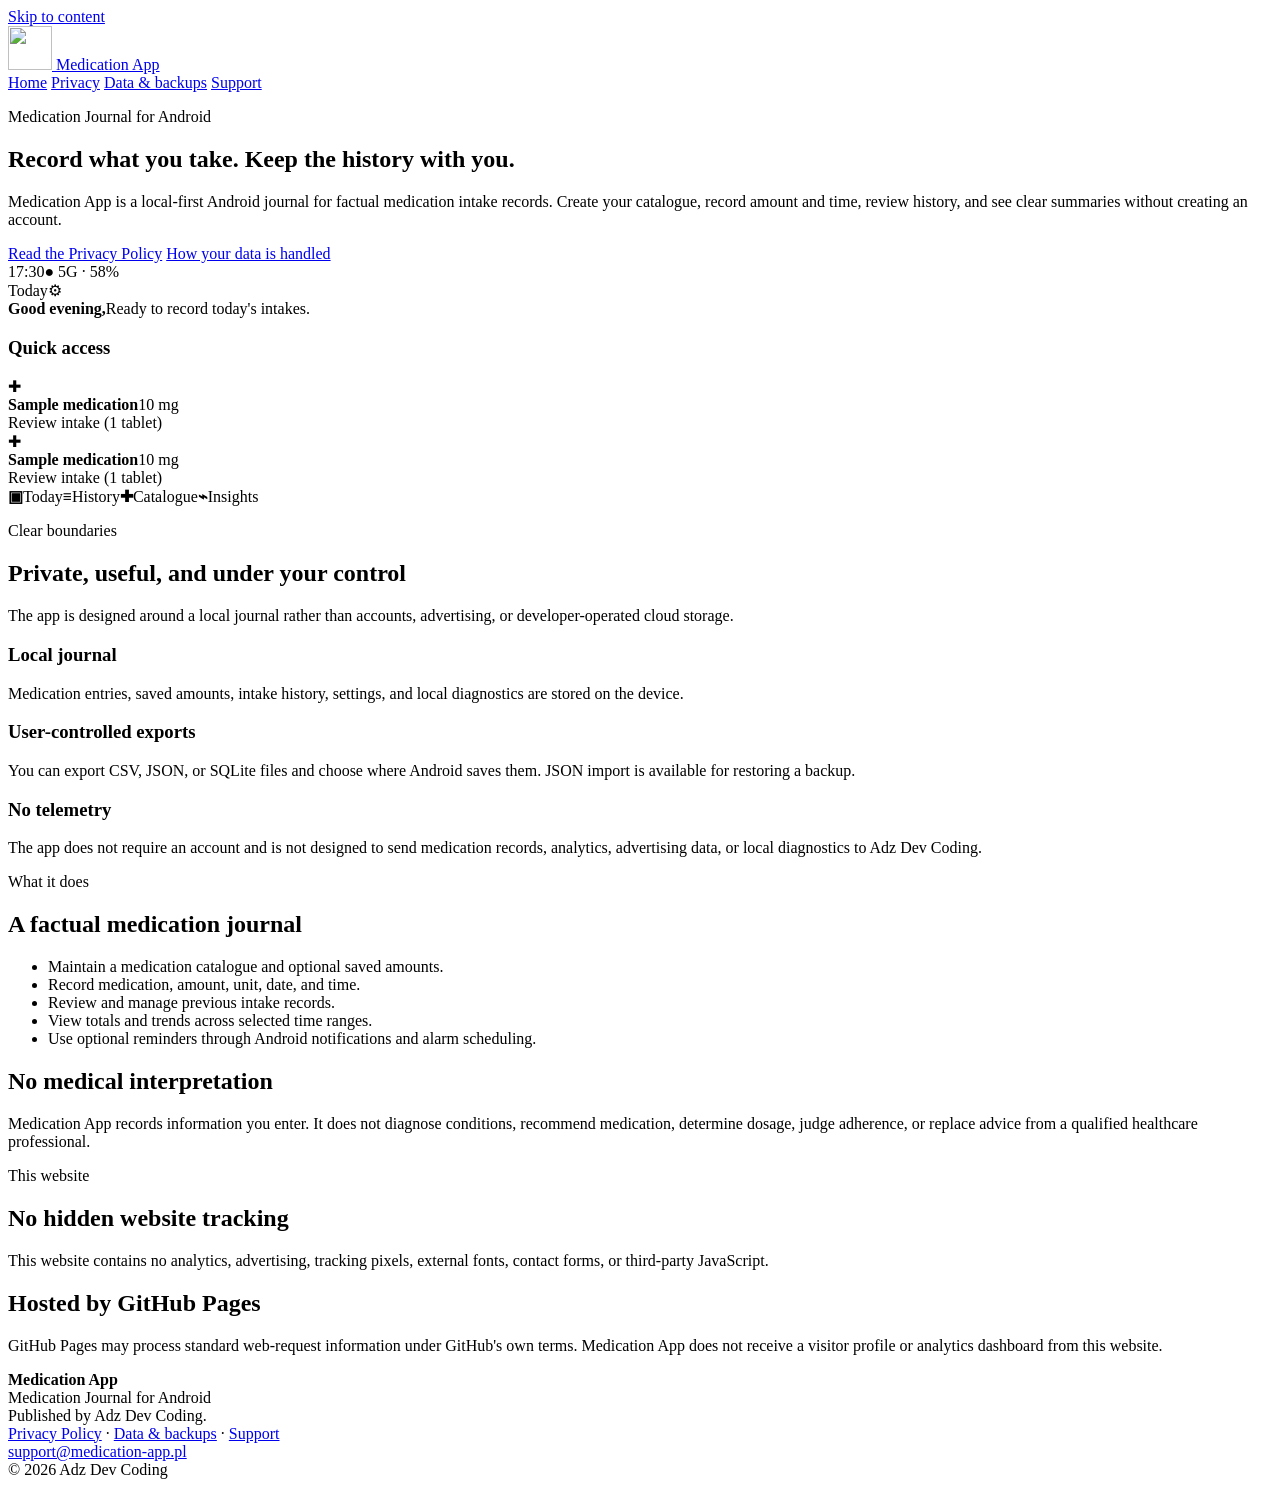
==== index.html @ 510aa905 "feat: initialize Medication App website" ====
<!doctype html>
<html lang="en">
<head>
  <meta charset="utf-8">
  <meta name="viewport" content="width=device-width, initial-scale=1">
  <title>Medication App · A private medication journal for Android</title>
  <meta name="description" content="Official Medication App website with privacy, data and backup, and support information for the Medication Journal Android app.">
  <meta name="theme-color" content="#110e14">
  <meta property="og:title" content="Medication App · A private medication journal for Android">
  <meta property="og:description" content="Record medication intake, review history, and keep control of your local journal data.">
  <meta property="og:type" content="website">
  <meta property="og:url" content="https://medication-app.pl/">
  <link rel="canonical" href="https://medication-app.pl/">
  <link rel="icon" href="assets/medication-mark.svg" type="image/svg+xml">
  <link rel="stylesheet" href="styles.css">
</head>
<body>
  <a class="skip-link" href="#main">Skip to content</a>
  <div class="site-shell">
    <header class="site-header">
      <a class="brand" href="./" aria-label="Medication App home">
        <img src="assets/medication-mark.svg" alt="" width="44" height="44">
        <span>Medication App</span>
      </a>
      <nav class="nav" aria-label="Main navigation">
        <a aria-current="page" href="./">Home</a>
        <a href="privacy/">Privacy</a>
        <a href="data-and-backups/">Data &amp; backups</a>
        <a href="support/">Support</a>
      </nav>
    </header>

    <main id="main">
      <section class="hero">
        <div class="hero-copy">
          <p class="eyebrow">Medication Journal for Android</p>
          <h1>Record what you take. Keep the history with you.</h1>
          <p class="lead">Medication App is a local-first Android journal for factual medication intake records. Create your catalogue, record amount and time, review history, and see clear summaries without creating an account.</p>
          <div class="actions">
            <a class="button button-primary" href="privacy/">Read the Privacy Policy</a>
            <a class="button" href="data-and-backups/">How your data is handled</a>
          </div>
        </div>

        <div class="app-preview" aria-label="Illustrative preview of the Medication Journal interface">
          <div class="phone" aria-hidden="true">
            <div class="phone-top"><span>17:30</span><span>● 5G · 58%</span></div>
            <div class="phone-title"><span>Today</span><span>⚙</span></div>
            <div class="welcome"><strong>Good evening,</strong><span>Ready to record today's intakes.</span></div>
            <h3>Quick access</h3>
            <div class="quick-card">
              <div class="quick-row"><div class="quick-icon">✚</div><div><strong>Sample medication</strong><span>10 mg</span></div></div>
              <div class="quick-action">Review intake (1 tablet)</div>
            </div>
            <div class="quick-card">
              <div class="quick-row"><div class="quick-icon">✚</div><div><strong>Sample medication</strong><span>10 mg</span></div></div>
              <div class="quick-action">Review intake (1 tablet)</div>
            </div>
            <div class="phone-nav"><span><b>▣</b>Today</span><span><b>≡</b>History</span><span><b>✚</b>Catalogue</span><span><b>⌁</b>Insights</span></div>
          </div>
        </div>
      </section>

      <section class="section" aria-labelledby="principles-title">
        <div class="section-heading">
          <p class="eyebrow">Clear boundaries</p>
          <h2 id="principles-title">Private, useful, and under your control</h2>
          <p class="lead">The app is designed around a local journal rather than accounts, advertising, or developer-operated cloud storage.</p>
        </div>
        <div class="card-grid">
          <article class="card icon-card" data-icon="⌂">
            <h3>Local journal</h3>
            <p>Medication entries, saved amounts, intake history, settings, and local diagnostics are stored on the device.</p>
          </article>
          <article class="card icon-card" data-icon="↧">
            <h3>User-controlled exports</h3>
            <p>You can export CSV, JSON, or SQLite files and choose where Android saves them. JSON import is available for restoring a backup.</p>
          </article>
          <article class="card icon-card" data-icon="∅">
            <h3>No telemetry</h3>
            <p>The app does not require an account and is not designed to send medication records, analytics, advertising data, or local diagnostics to Adz Dev Coding.</p>
          </article>
        </div>
      </section>

      <section class="section split" aria-labelledby="features-title">
        <div>
          <p class="eyebrow">What it does</p>
          <h2 id="features-title">A factual medication journal</h2>
          <ul class="plain-list">
            <li>Maintain a medication catalogue and optional saved amounts.</li>
            <li>Record medication, amount, unit, date, and time.</li>
            <li>Review and manage previous intake records.</li>
            <li>View totals and trends across selected time ranges.</li>
            <li>Use optional reminders through Android notifications and alarm scheduling.</li>
          </ul>
        </div>
        <div class="notice">
          <h2>No medical interpretation</h2>
          <p>Medication App records information you enter. It does not diagnose conditions, recommend medication, determine dosage, judge adherence, or replace advice from a qualified healthcare professional.</p>
        </div>
      </section>

      <section class="section split" aria-labelledby="website-title">
        <div>
          <p class="eyebrow">This website</p>
          <h2 id="website-title">No hidden website tracking</h2>
          <p>This website contains no analytics, advertising, tracking pixels, external fonts, contact forms, or third-party JavaScript.</p>
        </div>
        <div class="notice">
          <h2>Hosted by GitHub Pages</h2>
          <p>GitHub Pages may process standard web-request information under GitHub's own terms. Medication App does not receive a visitor profile or analytics dashboard from this website.</p>
        </div>
      </section>
    </main>

    <footer class="footer">
      <div><strong>Medication App</strong><br>Medication Journal for Android<br>Published by Adz Dev Coding.</div>
      <div>
        <a href="privacy/">Privacy Policy</a> ·
        <a href="data-and-backups/">Data &amp; backups</a> ·
        <a href="support/">Support</a><br>
        <a href="mailto:support@medication-app.pl">support@medication-app.pl</a><br>
        © 2026 Adz Dev Coding
      </div>
    </footer>
  </div>
</body>
</html>
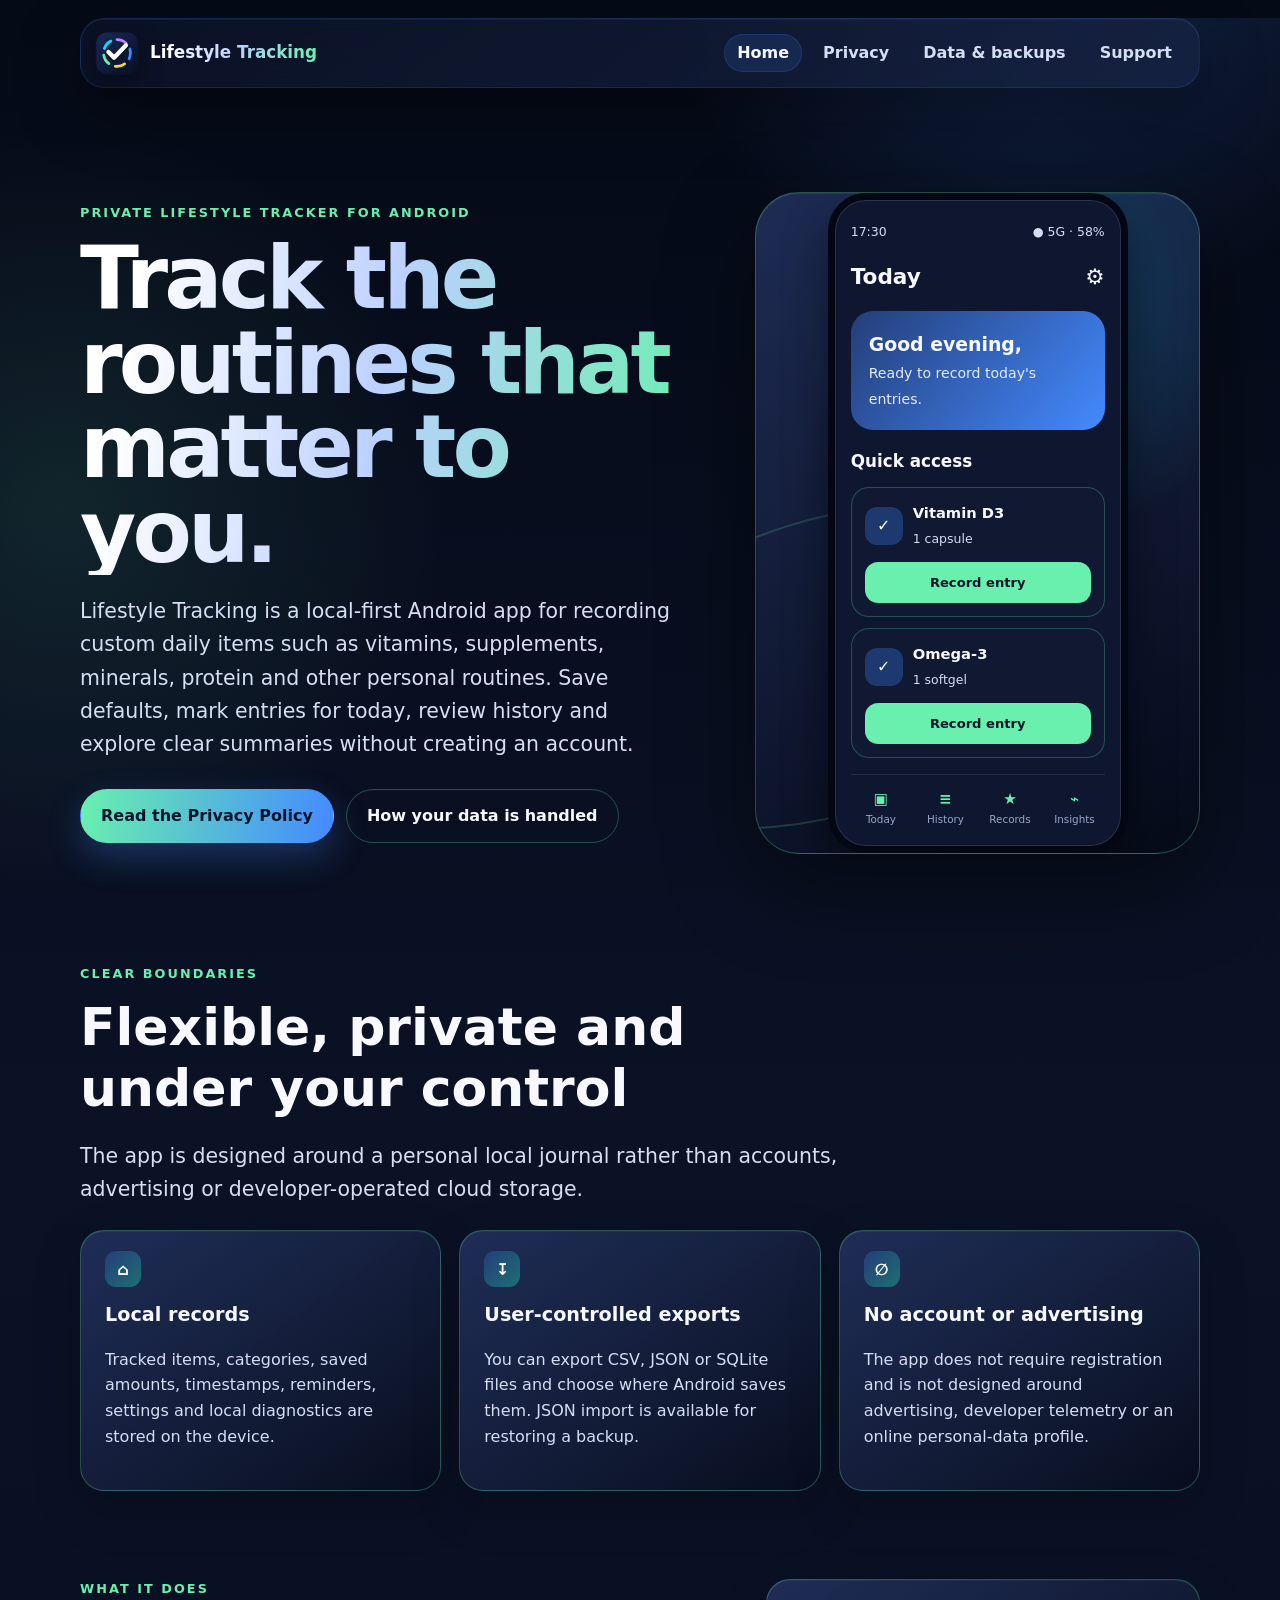
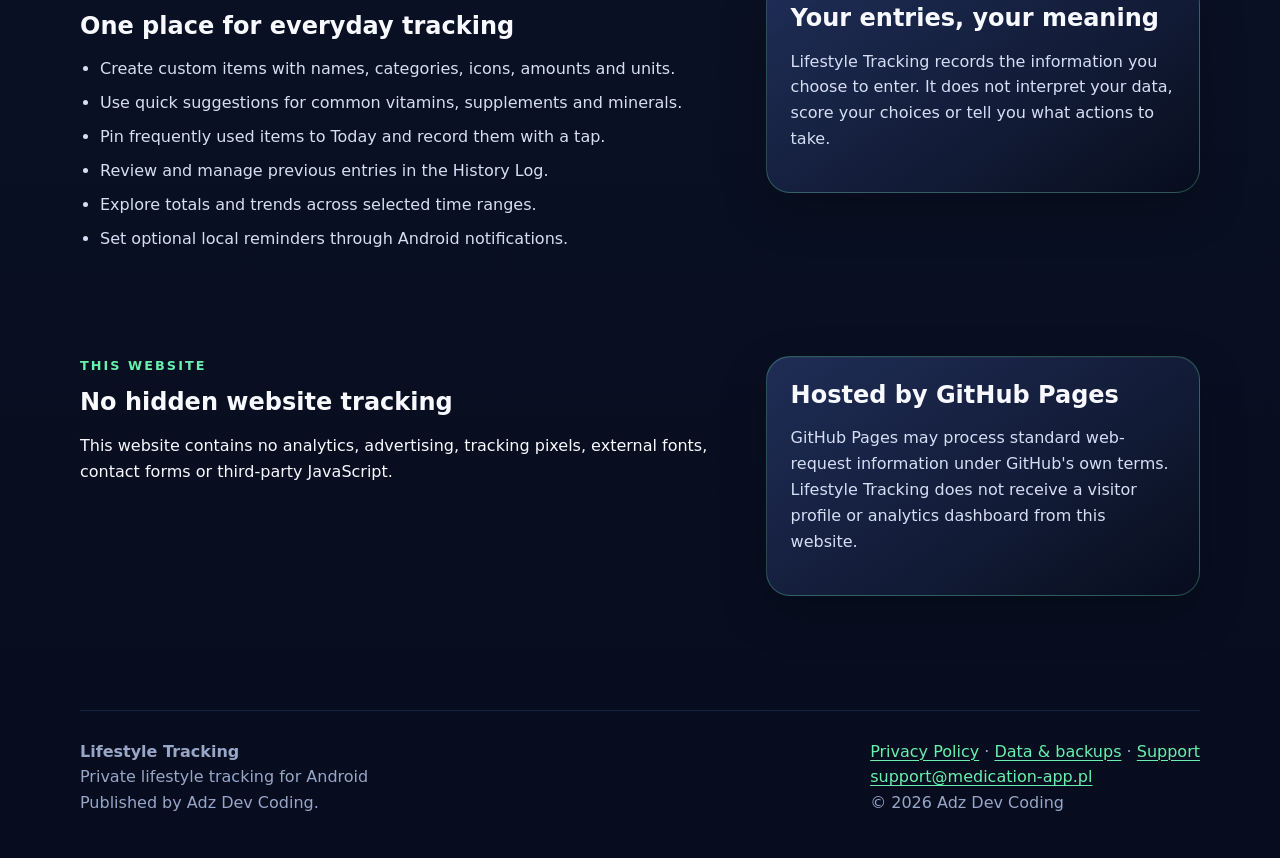
==== commit 3c65a162: "feat: reposition website as Lifestyle Tracking" ====
--- a/index.html
+++ b/index.html
@@ -3,24 +3,24 @@
 <head>
   <meta charset="utf-8">
   <meta name="viewport" content="width=device-width, initial-scale=1">
-  <title>Medication App · A private medication journal for Android</title>
-  <meta name="description" content="Official Medication App website with privacy, data and backup, and support information for the Medication Journal Android app.">
-  <meta name="theme-color" content="#110e14">
-  <meta property="og:title" content="Medication App · A private medication journal for Android">
-  <meta property="og:description" content="Record medication intake, review history, and keep control of your local journal data.">
+  <title>Lifestyle Tracking · Private, local-first tracking for Android</title>
+  <meta name="description" content="Official Lifestyle Tracking website with privacy, data and backup, and support information for the Android app.">
+  <meta name="theme-color" content="#0b1226">
+  <meta property="og:title" content="Lifestyle Tracking · Private, local-first tracking for Android">
+  <meta property="og:description" content="Create custom daily records, review history and explore clear summaries while keeping control of your data.">
   <meta property="og:type" content="website">
   <meta property="og:url" content="https://medication-app.pl/">
   <link rel="canonical" href="https://medication-app.pl/">
-  <link rel="icon" href="assets/medication-mark.svg" type="image/svg+xml">
+  <link rel="icon" href="assets/lifestyle-tracking-logo.svg" type="image/svg+xml">
   <link rel="stylesheet" href="styles.css">
 </head>
 <body>
   <a class="skip-link" href="#main">Skip to content</a>
   <div class="site-shell">
     <header class="site-header">
-      <a class="brand" href="./" aria-label="Medication App home">
-        <img src="assets/medication-mark.svg" alt="" width="44" height="44">
-        <span>Medication App</span>
+      <a class="brand" href="./" aria-label="Lifestyle Tracking home">
+        <img src="assets/lifestyle-tracking-logo.svg" alt="" width="44" height="44">
+        <span>Lifestyle Tracking</span>
       </a>
       <nav class="nav" aria-label="Main navigation">
         <a aria-current="page" href="./">Home</a>
@@ -33,30 +33,30 @@
     <main id="main">
       <section class="hero">
         <div class="hero-copy">
-          <p class="eyebrow">Medication Journal for Android</p>
-          <h1>Record what you take. Keep the history with you.</h1>
-          <p class="lead">Medication App is a local-first Android journal for factual medication intake records. Create your catalogue, record amount and time, review history, and see clear summaries without creating an account.</p>
+          <p class="eyebrow">Private lifestyle tracker for Android</p>
+          <h1>Track the routines that matter to you.</h1>
+          <p class="lead">Lifestyle Tracking is a local-first Android app for recording custom daily items such as vitamins, supplements, minerals, protein and other personal routines. Save defaults, mark entries for today, review history and explore clear summaries without creating an account.</p>
           <div class="actions">
             <a class="button button-primary" href="privacy/">Read the Privacy Policy</a>
             <a class="button" href="data-and-backups/">How your data is handled</a>
           </div>
         </div>
 
-        <div class="app-preview" aria-label="Illustrative preview of the Medication Journal interface">
+        <div class="app-preview" aria-label="Illustrative preview of the Lifestyle Tracking interface">
           <div class="phone" aria-hidden="true">
             <div class="phone-top"><span>17:30</span><span>● 5G · 58%</span></div>
             <div class="phone-title"><span>Today</span><span>⚙</span></div>
-            <div class="welcome"><strong>Good evening,</strong><span>Ready to record today's intakes.</span></div>
+            <div class="welcome"><strong>Good evening,</strong><span>Ready to record today's entries.</span></div>
             <h3>Quick access</h3>
             <div class="quick-card">
-              <div class="quick-row"><div class="quick-icon">✚</div><div><strong>Sample medication</strong><span>10 mg</span></div></div>
-              <div class="quick-action">Review intake (1 tablet)</div>
+              <div class="quick-row"><div class="quick-icon">✓</div><div><strong>Vitamin D3</strong><span>1 capsule</span></div></div>
+              <div class="quick-action">Record entry</div>
             </div>
             <div class="quick-card">
-              <div class="quick-row"><div class="quick-icon">✚</div><div><strong>Sample medication</strong><span>10 mg</span></div></div>
-              <div class="quick-action">Review intake (1 tablet)</div>
+              <div class="quick-row"><div class="quick-icon">✓</div><div><strong>Omega-3</strong><span>1 softgel</span></div></div>
+              <div class="quick-action">Record entry</div>
             </div>
-            <div class="phone-nav"><span><b>▣</b>Today</span><span><b>≡</b>History</span><span><b>✚</b>Catalogue</span><span><b>⌁</b>Insights</span></div>
+            <div class="phone-nav"><span><b>▣</b>Today</span><span><b>≡</b>History</span><span><b>★</b>Records</span><span><b>⌁</b>Insights</span></div>
           </div>
         </div>
       </section>
@@ -64,21 +64,21 @@
       <section class="section" aria-labelledby="principles-title">
         <div class="section-heading">
           <p class="eyebrow">Clear boundaries</p>
-          <h2 id="principles-title">Private, useful, and under your control</h2>
-          <p class="lead">The app is designed around a local journal rather than accounts, advertising, or developer-operated cloud storage.</p>
+          <h2 id="principles-title">Flexible, private and under your control</h2>
+          <p class="lead">The app is designed around a personal local journal rather than accounts, advertising or developer-operated cloud storage.</p>
         </div>
         <div class="card-grid">
           <article class="card icon-card" data-icon="⌂">
-            <h3>Local journal</h3>
-            <p>Medication entries, saved amounts, intake history, settings, and local diagnostics are stored on the device.</p>
+            <h3>Local records</h3>
+            <p>Tracked items, categories, saved amounts, timestamps, reminders, settings and local diagnostics are stored on the device.</p>
           </article>
           <article class="card icon-card" data-icon="↧">
             <h3>User-controlled exports</h3>
-            <p>You can export CSV, JSON, or SQLite files and choose where Android saves them. JSON import is available for restoring a backup.</p>
+            <p>You can export CSV, JSON or SQLite files and choose where Android saves them. JSON import is available for restoring a backup.</p>
           </article>
           <article class="card icon-card" data-icon="∅">
-            <h3>No telemetry</h3>
-            <p>The app does not require an account and is not designed to send medication records, analytics, advertising data, or local diagnostics to Adz Dev Coding.</p>
+            <h3>No account or advertising</h3>
+            <p>The app does not require registration and is not designed around advertising, developer telemetry or an online personal-data profile.</p>
           </article>
         </div>
       </section>
@@ -86,18 +86,19 @@
       <section class="section split" aria-labelledby="features-title">
         <div>
           <p class="eyebrow">What it does</p>
-          <h2 id="features-title">A factual medication journal</h2>
+          <h2 id="features-title">One place for everyday tracking</h2>
           <ul class="plain-list">
-            <li>Maintain a medication catalogue and optional saved amounts.</li>
-            <li>Record medication, amount, unit, date, and time.</li>
-            <li>Review and manage previous intake records.</li>
-            <li>View totals and trends across selected time ranges.</li>
-            <li>Use optional reminders through Android notifications and alarm scheduling.</li>
+            <li>Create custom items with names, categories, icons, amounts and units.</li>
+            <li>Use quick suggestions for common vitamins, supplements and minerals.</li>
+            <li>Pin frequently used items to Today and record them with a tap.</li>
+            <li>Review and manage previous entries in the History Log.</li>
+            <li>Explore totals and trends across selected time ranges.</li>
+            <li>Set optional local reminders through Android notifications.</li>
           </ul>
         </div>
         <div class="notice">
-          <h2>No medical interpretation</h2>
-          <p>Medication App records information you enter. It does not diagnose conditions, recommend medication, determine dosage, judge adherence, or replace advice from a qualified healthcare professional.</p>
+          <h2>Your entries, your meaning</h2>
+          <p>Lifestyle Tracking records the information you choose to enter. It does not interpret your data, score your choices or tell you what actions to take.</p>
         </div>
       </section>
 
@@ -105,17 +106,17 @@
         <div>
           <p class="eyebrow">This website</p>
           <h2 id="website-title">No hidden website tracking</h2>
-          <p>This website contains no analytics, advertising, tracking pixels, external fonts, contact forms, or third-party JavaScript.</p>
+          <p>This website contains no analytics, advertising, tracking pixels, external fonts, contact forms or third-party JavaScript.</p>
         </div>
         <div class="notice">
           <h2>Hosted by GitHub Pages</h2>
-          <p>GitHub Pages may process standard web-request information under GitHub's own terms. Medication App does not receive a visitor profile or analytics dashboard from this website.</p>
+          <p>GitHub Pages may process standard web-request information under GitHub's own terms. Lifestyle Tracking does not receive a visitor profile or analytics dashboard from this website.</p>
         </div>
       </section>
     </main>
 
     <footer class="footer">
-      <div><strong>Medication App</strong><br>Medication Journal for Android<br>Published by Adz Dev Coding.</div>
+      <div><strong>Lifestyle Tracking</strong><br>Private lifestyle tracking for Android<br>Published by Adz Dev Coding.</div>
       <div>
         <a href="privacy/">Privacy Policy</a> ·
         <a href="data-and-backups/">Data &amp; backups</a> ·
--- a/styles.css
+++ b/styles.css
@@ -0,0 +1,2 @@
+@import url("base.css");
+@import url("components.css");
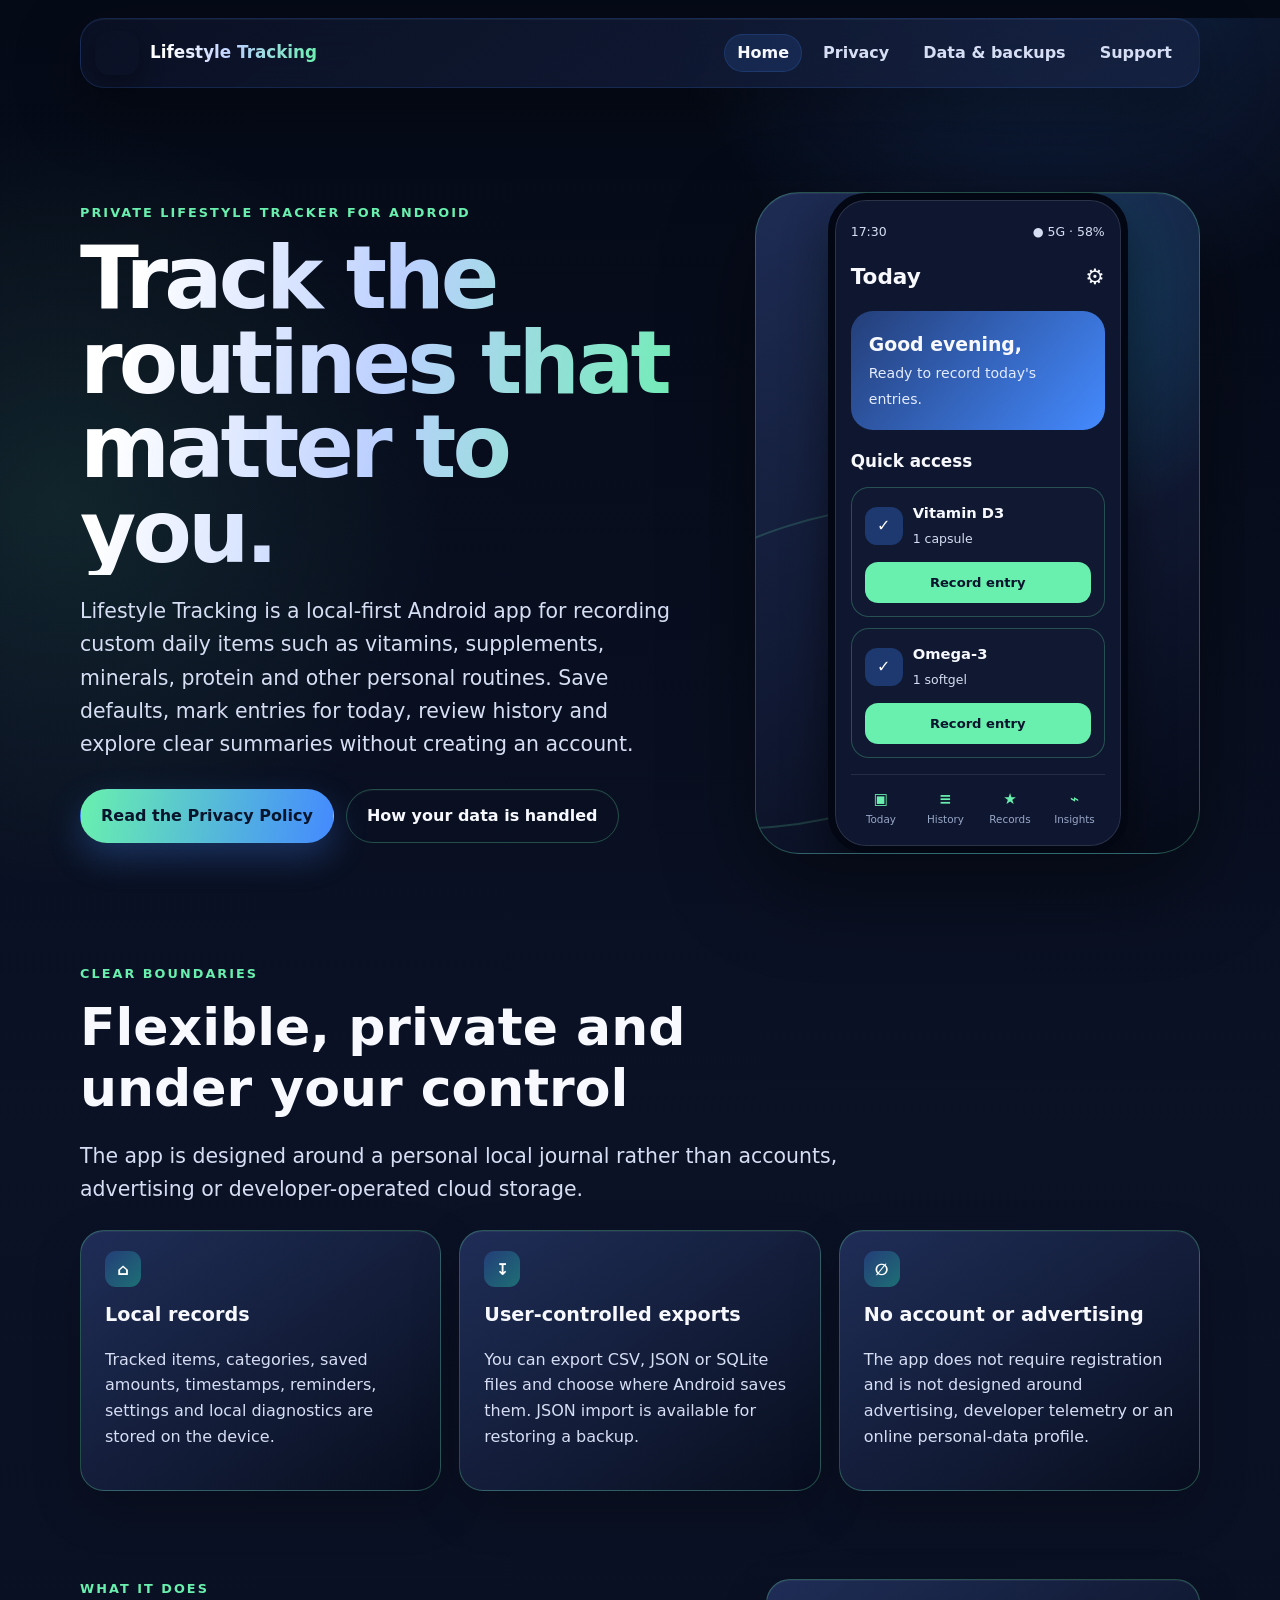
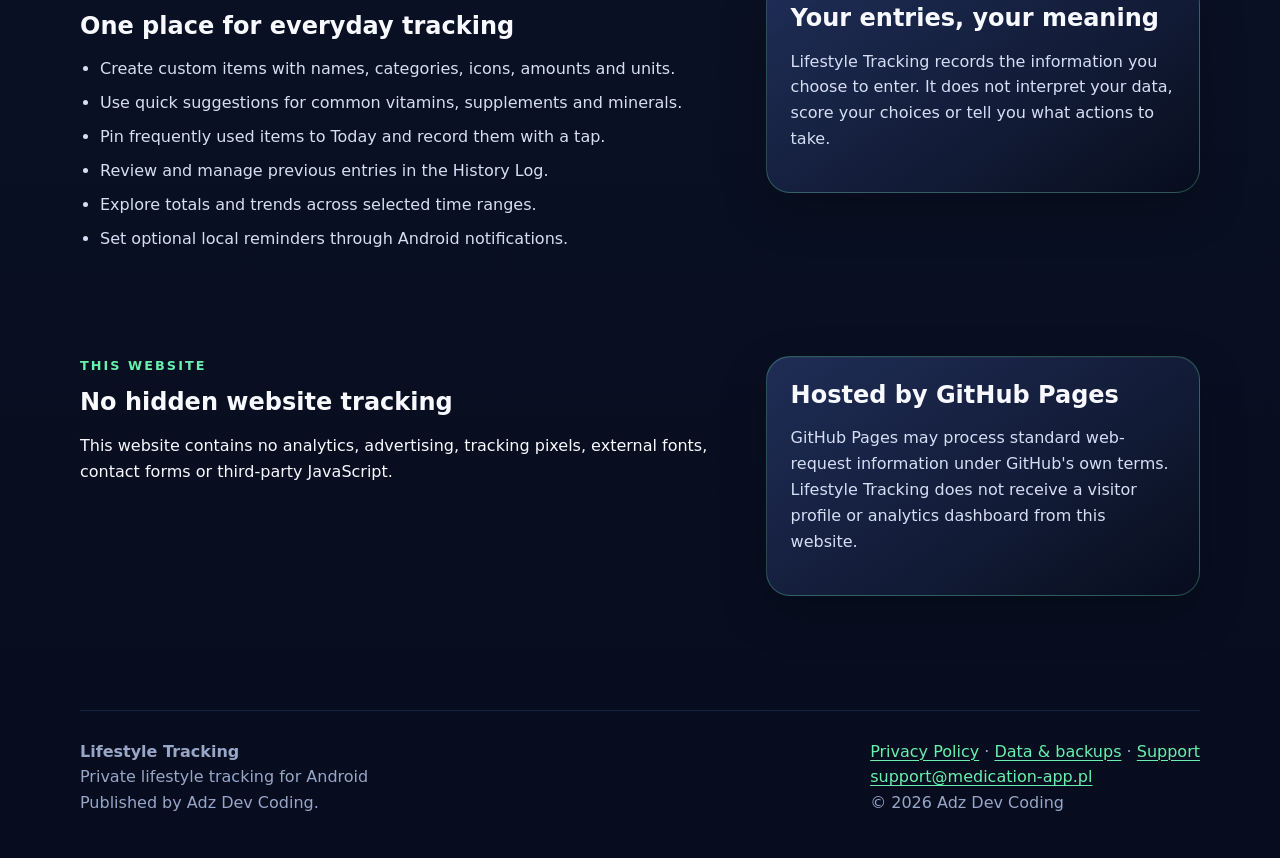
==== commit f9e2df63: "feat: add Lifestyle Tracking PWA branding" ====
--- a/index.html
+++ b/index.html
@@ -10,16 +10,24 @@
   <meta property="og:description" content="Create custom daily records, review history and explore clear summaries while keeping control of your data.">
   <meta property="og:type" content="website">
   <meta property="og:url" content="https://medication-app.pl/">
+  <meta property="og:image" content="https://medication-app.pl/assets/lifestyle-tracking-logo.png">
   <link rel="canonical" href="https://medication-app.pl/">
-  <link rel="icon" href="assets/lifestyle-tracking-logo.svg" type="image/svg+xml">
-  <link rel="stylesheet" href="styles.css">
+  <meta name="application-name" content="Lifestyle Tracking">
+  <meta name="mobile-web-app-capable" content="yes">
+  <meta name="apple-mobile-web-app-capable" content="yes">
+  <meta name="apple-mobile-web-app-status-bar-style" content="black-translucent">
+  <meta name="apple-mobile-web-app-title" content="Lifestyle Tracking">
+  <link rel="manifest" href="/manifest.webmanifest">
+  <link rel="icon" href="/assets/icons/favicon-32.png" sizes="32x32" type="image/png">
+  <link rel="icon" href="/assets/icons/favicon-48.png" sizes="48x48" type="image/png">
+  <link rel="apple-touch-icon" href="/assets/icons/apple-touch-icon.png">  <link rel="stylesheet" href="styles.css">
 </head>
 <body>
   <a class="skip-link" href="#main">Skip to content</a>
   <div class="site-shell">
     <header class="site-header">
       <a class="brand" href="./" aria-label="Lifestyle Tracking home">
-        <img src="assets/lifestyle-tracking-logo.svg" alt="" width="44" height="44">
+        <img src="/assets/lifestyle-tracking-logo.png" alt="" width="44" height="44">
         <span>Lifestyle Tracking</span>
       </a>
       <nav class="nav" aria-label="Main navigation">
